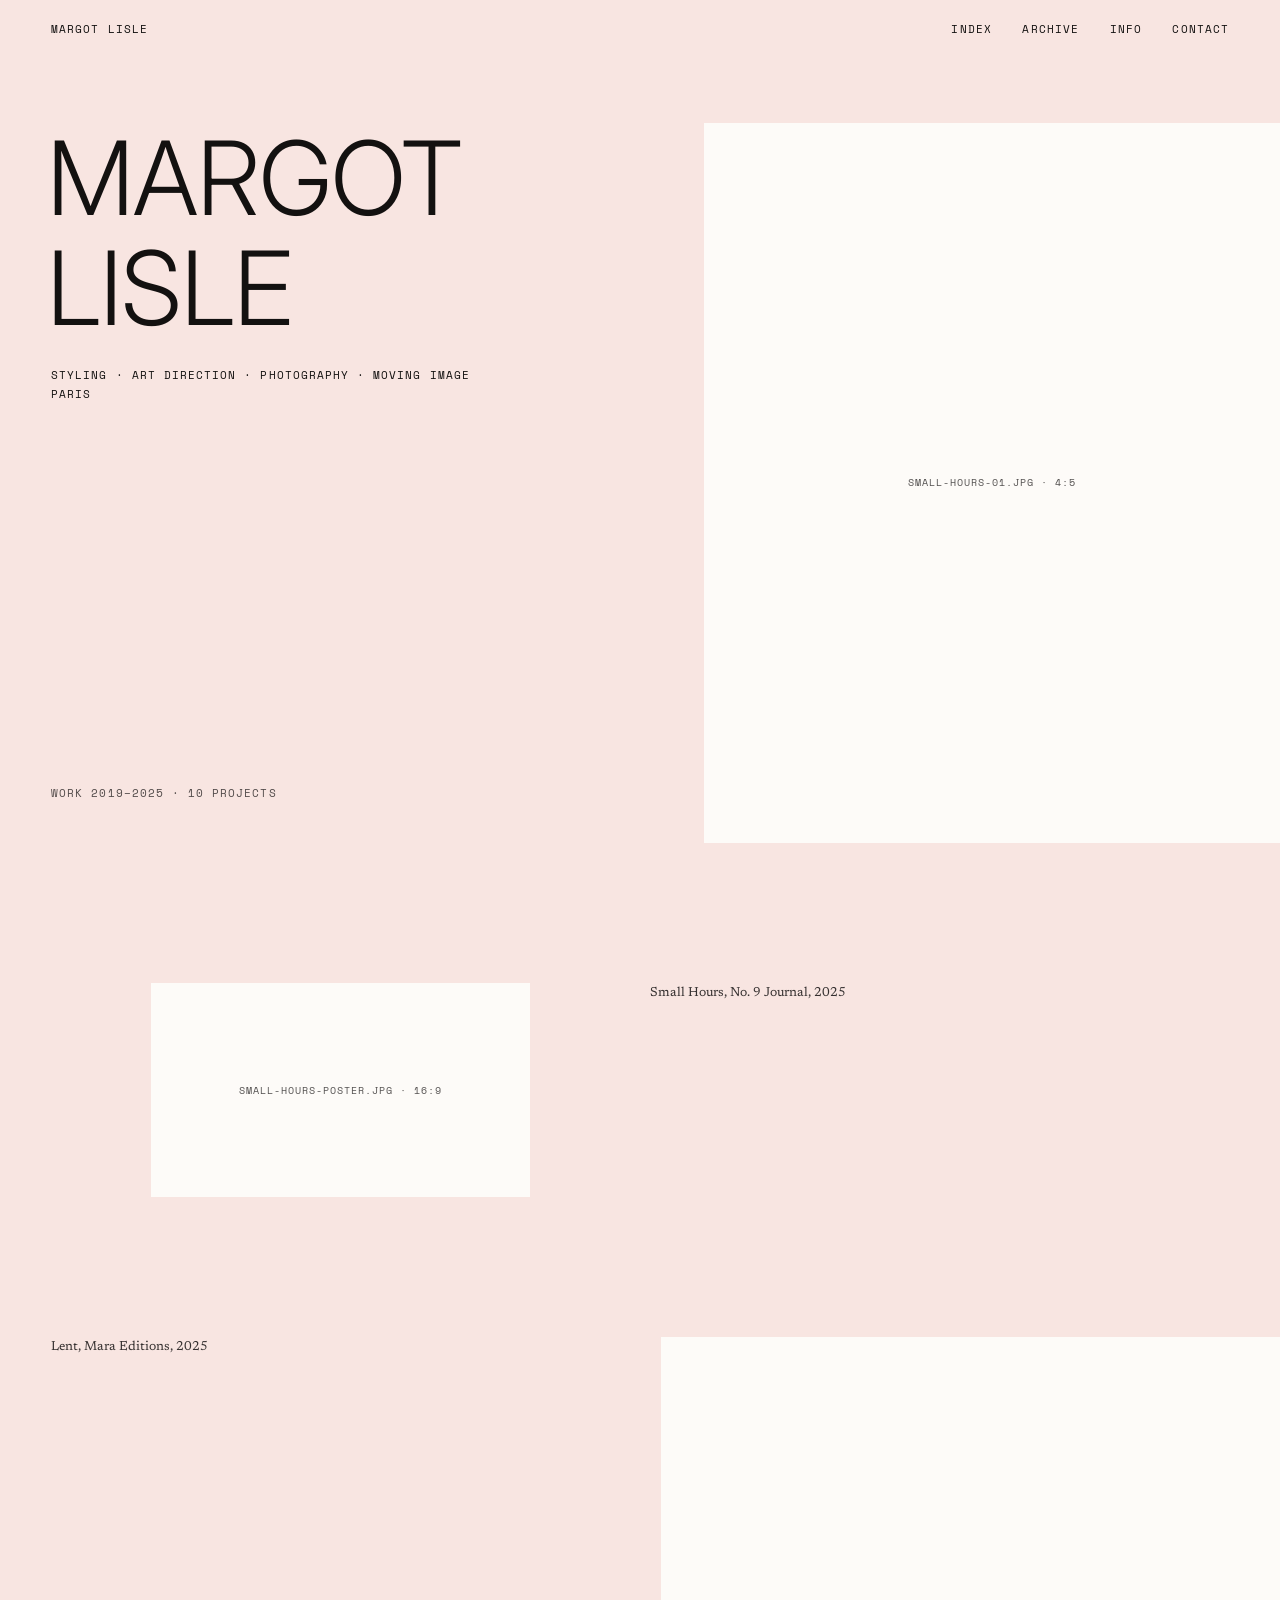
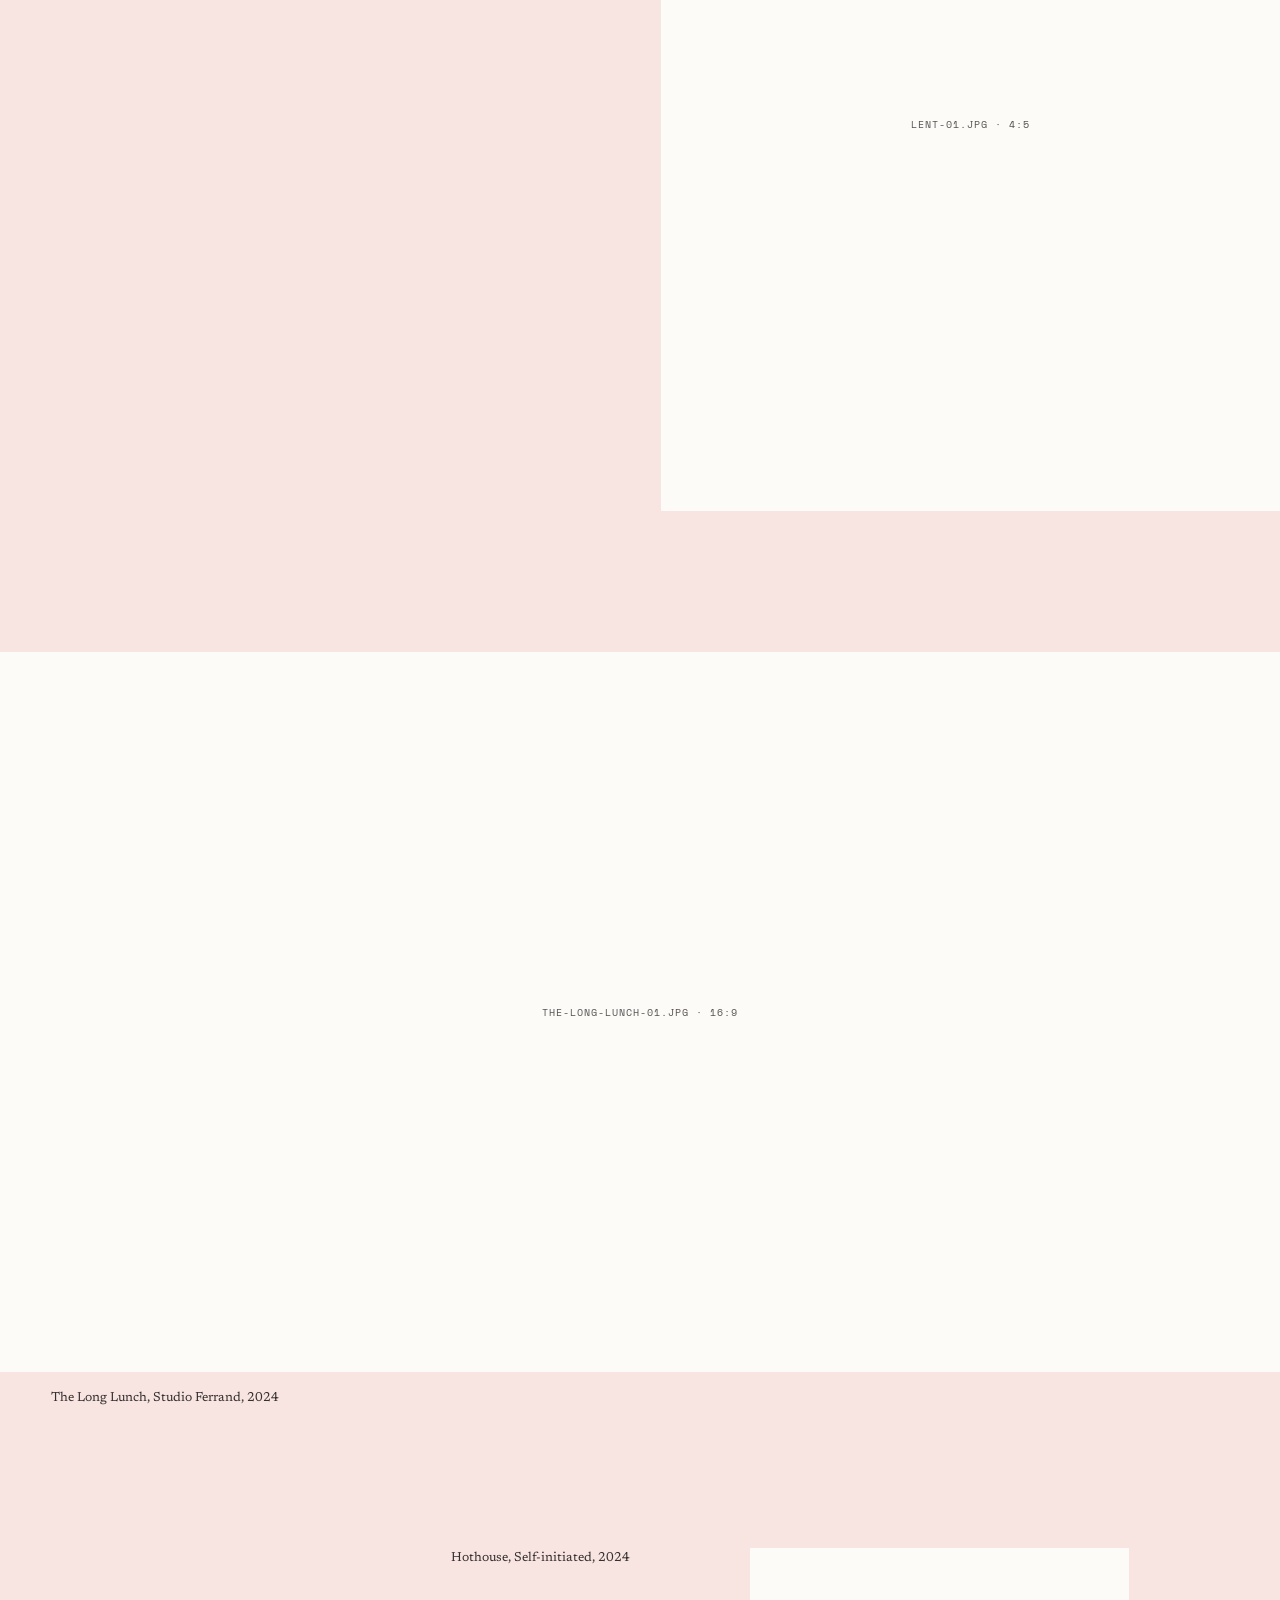
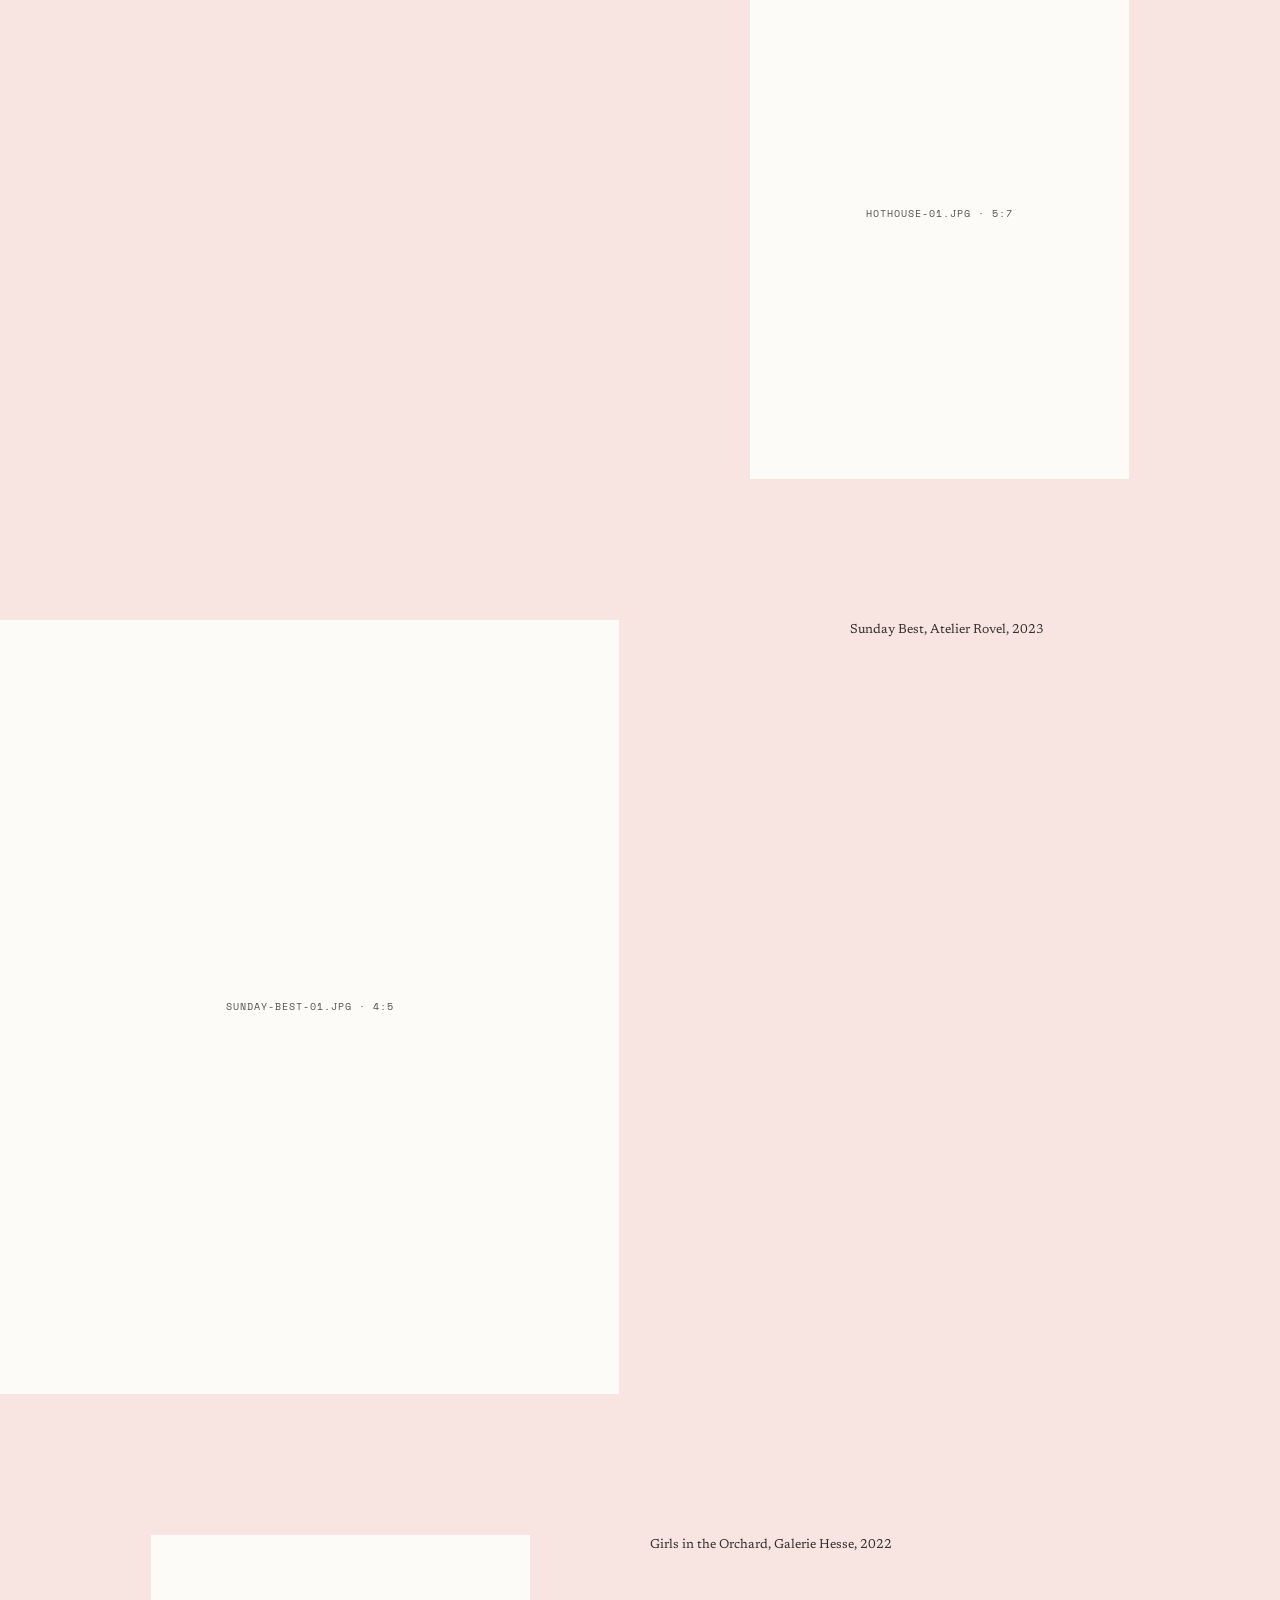
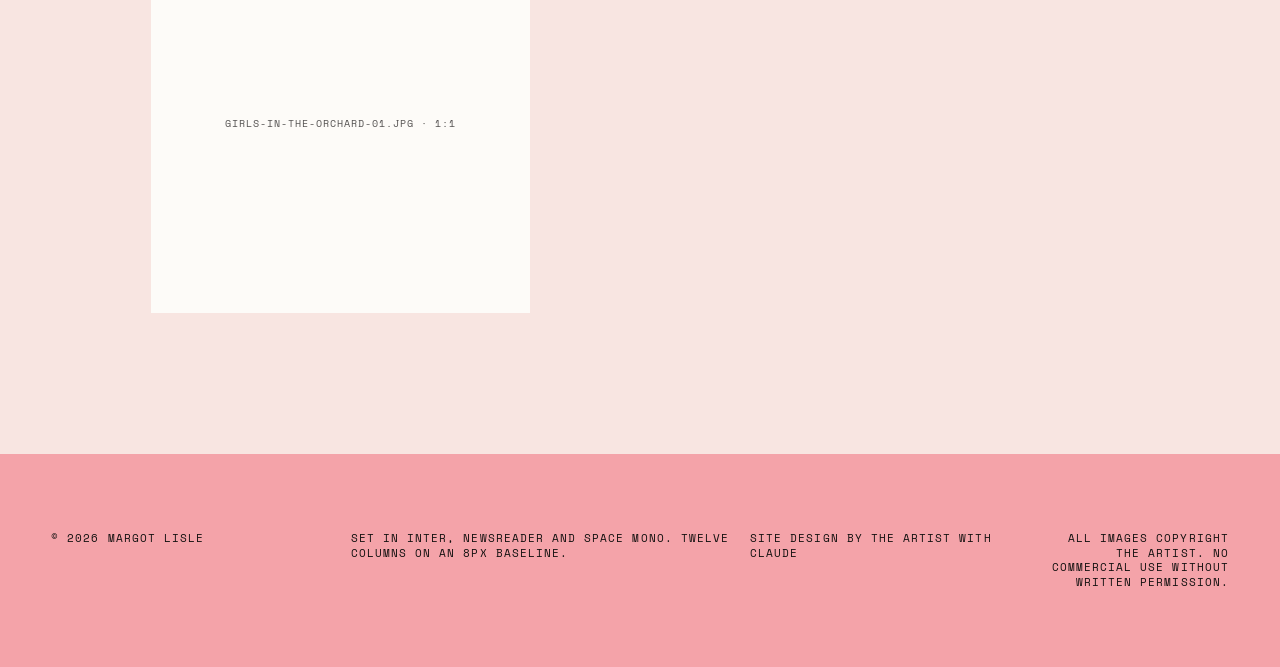
==== index.html @ 5cde1c4c "Add files via upload" ====
<!doctype html>
<html lang="en">
<head>
<meta charset="utf-8">
<meta name="viewport" content="width=device-width, initial-scale=1, viewport-fit=cover">
<title>Margot Lisle</title>
<meta name="description" content="Margot Lisle is a stylist and artist in Paris working across styling, art direction, photography and moving image.">
<meta property="og:title" content="Margot Lisle">
<meta property="og:description" content="Styling, art direction, photography and moving image.">
<meta property="og:type" content="website">
<meta property="og:image" content="/images/og.jpg">
<meta name="theme-color" content="#F8E5E1">
<link rel="preconnect" href="https://fonts.googleapis.com">
<link rel="preconnect" href="https://fonts.gstatic.com" crossorigin>
<link rel="stylesheet" href="https://fonts.googleapis.com/css2?family=Inter:wght@300;400&family=Newsreader:ital,opsz,wght@0,6..72,400;1,6..72,400&family=Space+Mono&display=swap">
<link rel="stylesheet" href="styles.css">
</head>
<body data-view="cover">
<button class="skip meta" type="button" onclick="document.getElementById('view').focus()">Skip to content</button>
<header class="masthead">
  <div class="mast-inner">
    <a class="mast-name meta" href="#cover">Margot Lisle</a>
    <nav class="mast-nav meta" aria-label="Primary">
      <a href="#index">Index</a>
      <a href="#archive">Archive</a>
      <a href="#info">Info</a>
      <a href="#contact">Contact</a>
    </nav>
    <button class="mast-toggle meta" type="button" aria-expanded="false" aria-controls="overlay">Index</button>
  </div>
</header>

<div id="overlay" class="overlay" role="dialog" aria-modal="true" aria-label="Menu" hidden>
  <button class="overlay-close meta" type="button">Close</button>
  <ol class="pages">
    <li><a href="#cover">Cover</a></li>
    <li><a href="#index">Index</a></li>
    <li><a href="#archive">Archive</a></li>
    <li><a href="#info">Info</a></li>
    <li><a href="#contact">Contact</a></li>
  </ol>
  <div class="projects">
    <p class="meta muted">Contents</p>
    <ol></ol>
  </div>
</div>

<main id="view" tabindex="-1"></main>

<footer class="colophon">
  <div class="wrap grid12 meta">
    <p class="c1">© <span data-year>2026</span> <span data-name>Margot Lisle</span></p>
    <p class="c2">Set in Inter, Newsreader and Space Mono. Twelve columns on an 8px baseline.</p>
    <p class="c3" data-credit></p>
    <p class="c4">All images copyright the artist. No commercial use without written permission.</p>
  </div>
</footer>

<dialog id="lb" class="lb" aria-label="Image viewer">
  <div class="lb-bar meta">
    <span class="lb-count"></span>
    <div class="ctl">
      <button type="button" data-lb="prev">← Previous</button>
      <button type="button" data-lb="next">Next →</button>
      <button type="button" data-lb="close">Close</button>
    </div>
  </div>
  <div class="lb-stage"></div>
  <div class="lb-cap meta"></div>
</dialog>

<noscript><p class="wrap">This site needs JavaScript to show the work.</p></noscript>
<script src="app.js"></script>
</body>
</html>
---- styles.css ----
/* Monograph: a 12-column page on blush paper; plates at true ratios, captions as marginalia,
   at least a third of every screen left empty. Rose appears only as accent and on the colophon. */
:root {
  /* Colour — four tokens, nothing else. Photographs supply every other colour. */
  --rose: #F4A3A9;
  --blush: #F8E5E1;
  --paper: #FDFBF8;
  --ink: #131110;
  --ink-85: rgba(19, 17, 16, 0.85);
  --ink-72: rgba(19, 17, 16, 0.72);

  /* Type — swap licensed faces here (e.g. Neue Haas / Signifier / a mono) */
  --font-display: "Inter", "Helvetica Neue", Arial, sans-serif;
  --font-body: "Newsreader", "EB Garamond", Georgia, "Times New Roman", serif;
  --font-meta: "Space Mono", ui-monospace, "SFMono-Regular", Menlo, Consolas, monospace;

  /* Type scale */
  --t-display: clamp(2.75rem, 8vw, 9rem);   /* the name, once */
  --t-title: clamp(2.25rem, 5vw, 5rem);     /* one page title per page */
  --t-lead: 19px;                           /* contents titles */
  --t-body: 16px;
  --t-cap: 13px;
  --t-meta: 10.5px;

  /* Space — 8px baseline */
  --s1: 8px; --s2: 16px; --s3: 24px; --s4: 32px; --s6: 48px; --s8: 64px; --s12: 96px; --s16: 128px;
  --section: clamp(72px, 11vw, 176px);

  /* Grid */
  --max: 1440px;
  --gl: max(clamp(20px, 4vw, 72px), env(safe-area-inset-left, 0px));
  --gr: max(clamp(20px, 4vw, 72px), env(safe-area-inset-right, 0px));
  --gap: clamp(12px, 1.6vw, 24px);
  --bleed-extra: max(0px, (100vw - var(--max)) / 2);

  /* Motion */
  --ease: cubic-bezier(0.22, 0.61, 0.36, 1);
  --fade-in: 700ms;

  /* Page surface: blush by default, paper on plates and archive */
  --page: var(--blush);
  --plate: var(--paper);
  color-scheme: light;
}

body[data-view="work"],
body[data-view="archive"] { --page: var(--paper); --plate: var(--blush); }

* { box-sizing: border-box; }
html { -webkit-text-size-adjust: 100%; }
body {
  margin: 0;
  background: var(--page);
  color: var(--ink);
  font: 400 var(--t-body)/1.6 var(--font-body);
  font-optical-sizing: auto;
  overflow-x: clip;
  transition: background-color var(--fade-in) var(--ease);
  -webkit-font-smoothing: antialiased;
}
body::before {
  content: ""; position: fixed; inset: 0 0 auto; height: env(safe-area-inset-top, 0px);
  z-index: 30; background: var(--page);
}
::selection { background: var(--rose); color: var(--ink); }
a { color: inherit; }
img, video { display: block; max-width: 100%; }
button { font: inherit; color: inherit; background: none; border: 0; padding: 0; cursor: pointer; }
:focus-visible { outline: 3px solid var(--rose); outline-offset: 2px; box-shadow: 0 0 0 1px var(--ink); }

/* ---------- type roles ---------- */
.meta {
  font-family: var(--font-meta);
  font-size: var(--t-meta);
  line-height: 1.4;
  letter-spacing: 0.1em;
  text-transform: uppercase;
  font-weight: 400;
}
.display, .title {
  font-family: var(--font-display);
  font-weight: 300;
  text-transform: uppercase;
  letter-spacing: -0.01em;
  margin: 0;
}
.display { font-size: var(--t-display); line-height: 1.08; }
.title { font-size: var(--t-title); line-height: 1.1; text-wrap: balance; }
.muted { color: var(--ink-72); }
.prose { max-width: 58ch; color: var(--ink-85); }
.prose p { margin: 0 0 1em; }

.skip {
  position: absolute; left: var(--gl); top: -100px; z-index: 40;
  background: var(--paper); padding: 8px 12px;
}
.skip:focus { top: calc(8px + env(safe-area-inset-top, 0px)); }

.wrap {
  max-width: var(--max);
  margin-inline: auto;
  padding-left: var(--gl);
  padding-right: var(--gr);
}
.grid12 {
  display: grid;
  grid-template-columns: repeat(12, minmax(0, 1fr));
  column-gap: var(--gap);
}

/* ---------- masthead ---------- */
.masthead {
  position: sticky; top: env(safe-area-inset-top, 0px); z-index: 20;
  background: var(--page);
  transition: background-color var(--fade-in) var(--ease);
}
.mast-inner {
  max-width: none;
  display: flex; justify-content: space-between; align-items: baseline; gap: var(--s3);
  padding-block: 18px;
  padding-left: var(--gl); padding-right: var(--gr);
}
.mast-name { text-decoration: none; }
.mast-nav { display: flex; gap: clamp(16px, 2.4vw, 36px); }
.mast-nav a, .mast-name { text-decoration: none; padding-block: 4px; }
.mast-nav a[aria-current="page"],
.mast-nav a:hover, .mast-name:hover {
  text-decoration: underline 2px var(--rose);
  text-underline-offset: 6px;
}
.mast-toggle { display: none; padding-block: 4px; }

.overlay {
  position: fixed; inset: 0; z-index: 25;
  background: var(--blush);
  padding-top: calc(env(safe-area-inset-top, 0px) + 64px);
  padding-bottom: calc(env(safe-area-inset-bottom, 0px) + 32px);
  padding-left: var(--gl); padding-right: var(--gr);
  overflow-y: auto;
}
.overlay ol { list-style: none; margin: 0; padding: 0; display: grid; gap: 4px; }
.overlay .pages a { font-family: var(--font-display); font-weight: 300; text-transform: uppercase; font-size: 34px; line-height: 1.2; text-decoration: none; }
.overlay .projects { margin-top: var(--s6); }
.overlay .projects a { display: grid; grid-template-columns: 3em 1fr auto; gap: 8px; align-items: baseline; text-decoration: none; padding-block: 6px; }
.overlay .projects .t { font-size: 17px; }
.overlay-close { position: absolute; top: calc(env(safe-area-inset-top, 0px) + 22px); right: var(--gr); }

/* ---------- view transition ---------- */
#view { transition: opacity 600ms var(--ease), transform 700ms var(--ease); }
#view.out { opacity: 0; transition-duration: 220ms; }
#view.settle { opacity: 0; transform: translateY(10px); transition: none; }

/* ---------- media / placeholders ---------- */
.m { position: relative; width: 100%; max-width: 100%; overflow: hidden; background: var(--plate); }
.m img, .m video { width: 100%; height: 100%; object-fit: cover; }
.ph { display: grid; place-items: center; }
.ph span {
  font-family: var(--font-meta); font-size: 10px; letter-spacing: 0.1em; text-transform: uppercase;
  color: var(--ink-72); text-align: center; padding: 8px; line-height: 1.5;
}

/* ---------- cover ---------- */
.cover {
  display: grid;
  grid-template-columns: minmax(0, 5fr) minmax(0, 7fr);
  column-gap: var(--gap);
  padding-left: var(--gl);
  padding-top: clamp(32px, 5vw, 80px);
}
.cover-text { display: flex; flex-direction: column; justify-content: space-between; gap: var(--s8); padding-bottom: var(--s4); }
.cover-text .display { margin-left: -0.04em; }
.cover-sub { margin-top: var(--s3); display: grid; gap: 4px; }
.cover-plate { justify-self: end; width: min(100%, calc(80svh * var(--r))); display: block; }
.cover-foot { color: var(--ink-72); }

.stream { padding-top: var(--section); }

/* ---------- plate rows (stream + project pages) ---------- */
.row { margin-block: 0 var(--section); align-items: start; }
.row .fig { margin: 0; min-width: 0; }
.row .fig .m { width: min(100%, calc(86svh * var(--r))); }
.row .cap { font-size: var(--t-cap); line-height: 1.5; color: var(--ink-85); min-width: 0; display: grid; gap: 4px; align-content: start; }
.row .cap a { text-decoration: none; }
.row .cap a:hover { text-decoration: underline 2px var(--rose); text-underline-offset: 4px; }

.L-full .fig { grid-column: 1 / -1; margin-left: calc(-1 * (var(--gl) + var(--bleed-extra))); margin-right: calc(-1 * (var(--gr) + var(--bleed-extra))); }
.L-full .fig .m { width: 100%; }
.L-full .cap { grid-column: 1 / 5; grid-row: 2; padding-top: var(--s2); }

.L-rhalf .fig { grid-column: 6 / -1; grid-row: 1; margin-right: calc(-1 * (var(--gr) + var(--bleed-extra))); }
.L-rhalf .fig .m { margin-left: auto; }
.L-rhalf .cap { grid-column: 1 / 4; grid-row: 1; }

.L-lhalf .fig { grid-column: 1 / 8; grid-row: 1; margin-left: calc(-1 * (var(--gl) + var(--bleed-extra))); }
.L-lhalf .cap { grid-column: 9 / 12; grid-row: 1; }

.L-sleft .fig { grid-column: 2 / 6; grid-row: 1; }
.L-sleft .cap { grid-column: 7 / 10; grid-row: 1; }

.L-sright .fig { grid-column: 8 / 12; grid-row: 1; }
.L-sright .fig .m { margin-left: auto; }
.L-sright .cap { grid-column: 4 / 7; grid-row: 1; text-align: right; justify-items: end; }

/* ---------- page heads ---------- */
.page-head { padding-top: clamp(40px, 7vw, 112px); padding-bottom: clamp(40px, 6vw, 88px); align-items: end; row-gap: var(--s2); }
.page-head .title { grid-column: 1 / 9; }
.page-head .aside { grid-column: 10 / -1; justify-self: end; text-align: right; color: var(--ink-72); }

/* ---------- index (contents) ---------- */
.toc { position: relative; padding-bottom: var(--s8); }
.filters { grid-column: 4 / -1; display: flex; flex-wrap: wrap; gap: 6px 22px; margin-bottom: var(--s2); }
.filters + .filters { margin-bottom: var(--s6); }
.filters .lbl { color: var(--ink-72); width: 5.5em; }
.filters button { padding-block: 4px; }
.filters button[aria-pressed="true"] { text-decoration: underline 2px var(--rose); text-underline-offset: 6px; }
.filters button:hover { text-decoration: underline 2px var(--rose); text-underline-offset: 6px; }
.toc-list { grid-column: 4 / -1; list-style: none; margin: 0; padding: 0; }
.toc-row {
  display: grid; grid-template-columns: 4.5em minmax(0, 1.3fr) minmax(0, 1fr) 4.5em;
  gap: var(--s2); align-items: baseline; padding-block: 11px; text-decoration: none;
}
.toc-row .t { font-size: var(--t-lead); line-height: 1.3; }
.toc-row .c { font-style: italic; color: var(--ink-85); font-size: 15px; }
.toc-row .c .d { font-style: normal; }
.toc-row .y { text-align: right; font-variant-numeric: tabular-nums; }
.toc-row .n { font-variant-numeric: tabular-nums; color: var(--ink-72); }
.toc-row:hover .t { text-decoration: underline 2px var(--rose); text-underline-offset: 5px; }
.toc-row .mthumb { display: none; }
.toc-empty { grid-column: 4 / -1; color: var(--ink-72); padding-block: 11px; }
.toc-thumb {
  position: absolute; left: var(--gl); top: 0; width: min(220px, 18vw);
  opacity: 0; transition: opacity 200ms var(--ease); pointer-events: none; will-change: transform;
}
.toc-thumb.on { opacity: 1; }

/* ---------- project ---------- */
.work-head { padding-top: clamp(40px, 7vw, 112px); padding-bottom: var(--section); row-gap: var(--s4); }
.work-head .lead { grid-column: 1 / 8; display: grid; gap: var(--s3); align-content: start; }
.work-head .summary { grid-column: 1 / 7; }
.facts { display: grid; grid-template-columns: max-content 1fr; gap: 6px var(--s4); margin: 0; }
.facts dt { color: var(--ink-72); }
.facts dd { margin: 0; }
.work-foot { padding-bottom: var(--s4); row-gap: var(--s12); }
.credits { grid-column: 2 / 9; display: grid; grid-template-columns: minmax(0, 1fr) minmax(0, 1fr); gap: 8px var(--s4); margin: 0; }
.credits dt { text-align: right; color: var(--ink-72); }
.credits dd { margin: 0; }
.credits-h { grid-column: 2 / 9; margin: 0 0 calc(-1 * var(--s8)); color: var(--ink-72); text-align: center; }
.pager { grid-column: 1 / -1; display: flex; justify-content: space-between; gap: var(--s4); padding-top: var(--s4); }
.pager a { text-decoration: none; display: grid; gap: 6px; max-width: 45%; }
.pager a:last-child { text-align: right; }
.pager .t { font-size: var(--t-lead); }
.pager a:hover .t { text-decoration: underline 2px var(--rose); text-underline-offset: 5px; }

/* ---------- archive (contact sheet) ---------- */
.sheet {
  --rh: 168px;
  display: flex; flex-wrap: wrap; gap: 6px;
  padding-left: max(16px, env(safe-area-inset-left, 0px));
  padding-right: max(16px, env(safe-area-inset-right, 0px));
  padding-bottom: var(--s8);
}
.sheet::after { content: ""; flex: 999 1 0; }
.frame { flex: var(--r) 1 calc(var(--rh) * var(--r)); display: flex; flex-direction: column; gap: 3px; text-align: left; cursor: zoom-in; min-width: 0; }
.frame .m { transition: transform 300ms var(--ease); }
.frame:hover .m, .frame:focus-visible .m { transform: scale(1.03); }
.frame .ph span { display: none; }
.frame .fn { font-family: var(--font-meta); font-size: 9px; letter-spacing: 0.1em; color: var(--ink-72); font-variant-numeric: tabular-nums; }
.readout {
  position: fixed; z-index: 15;
  left: max(16px, env(safe-area-inset-left, 0px));
  bottom: calc(16px + env(safe-area-inset-bottom, 0px));
  background: var(--page); padding: 6px 10px; margin: 0;
  opacity: 0; transition: opacity 200ms var(--ease);
}
.readout.on { opacity: 1; }

/* lightbox */
.lb {
  border: 0; padding: 0; margin: 0; width: 100%; height: 100%; max-width: none; max-height: none;
  background: var(--paper); color: var(--ink);
}
.lb::backdrop { background: var(--paper); }
.lb[open] { display: grid; grid-template-rows: auto 1fr auto; animation: lbin 400ms var(--ease); }
@keyframes lbin { from { opacity: 0; } to { opacity: 1; } }
.lb-bar {
  display: flex; justify-content: space-between; align-items: baseline; gap: var(--s3);
  padding-top: calc(18px + env(safe-area-inset-top, 0px)); padding-bottom: 18px;
  padding-left: var(--gl); padding-right: var(--gr);
}
.lb-bar .ctl { display: flex; gap: var(--s3); }
.lb-bar button:hover { text-decoration: underline 2px var(--rose); text-underline-offset: 6px; }
.lb-stage { display: grid; place-items: center; min-height: 0; padding-inline: var(--gl) var(--gr); }
.lb-stage .m { width: min(100%, calc(72svh * var(--r))); }
.lb-cap {
  display: flex; justify-content: space-between; gap: var(--s3); align-items: baseline; flex-wrap: wrap;
  padding-top: 18px; padding-bottom: calc(22px + env(safe-area-inset-bottom, 0px));
  padding-left: var(--gl); padding-right: var(--gr);
}
.lb-cap .c { font: 400 var(--t-cap)/1.5 var(--font-body); text-transform: none; letter-spacing: 0; }
.lb-cap a { text-decoration: underline 1px; text-underline-offset: 4px; }

/* ---------- info ---------- */
.info-body { row-gap: var(--s12); padding-bottom: var(--s8); }
.bio { grid-column: 1 / 7; }
.bio .first { font-size: 18px; line-height: 1.6; color: var(--ink); }
.more-btn { margin-top: var(--s1); text-decoration: underline 2px var(--rose); text-underline-offset: 6px; padding-block: 4px; }
.bio .extra { margin-top: var(--s3); }
.facts-col { grid-column: 8 / -1; display: grid; gap: var(--s6); align-content: start; }
.facts-col section { display: grid; gap: 10px; }
.facts-col h2 { margin: 0; color: var(--ink-72); }
.facts-col ul { list-style: none; margin: 0; padding: 0; display: grid; gap: 2px; }
.facts-col li { font-size: 15px; }
.facts-col .row2 { display: flex; justify-content: space-between; gap: var(--s2); }
.facts-col .row2 .meta { color: var(--ink-72); white-space: nowrap; }
.contact-line { display: flex; flex-wrap: wrap; align-items: baseline; gap: 4px 14px; }
.copy-btn { text-decoration: underline 2px var(--rose); text-underline-offset: 6px; padding-block: 2px; }

/* ---------- colophon ---------- */
.colophon { background: var(--rose); margin-top: var(--section); }
.colophon .wrap {
  padding-block: clamp(40px, 6vw, 80px) calc(clamp(40px, 6vw, 80px) + env(safe-area-inset-bottom, 0px));
  row-gap: var(--s3);
}
.colophon p { margin: 0; }
.colophon .c1 { grid-column: 1 / 4; }
.colophon .c2 { grid-column: 4 / 8; }
.colophon .c3 { grid-column: 8 / 11; }
.colophon .c4 { grid-column: 11 / -1; text-align: right; }

/* ---------- 404 ---------- */
.nf { padding-bottom: var(--s8); }
.nf .links { grid-column: 1 / -1; display: flex; gap: var(--s4); }
.nf .links a { text-decoration: underline 2px var(--rose); text-underline-offset: 6px; }

/* ---------- tablet ---------- */
@media (max-width: 1024px) {
  .sheet { --rh: 200px; }
  .L-rhalf .fig { grid-column: 5 / -1; }
  .L-lhalf .fig { grid-column: 1 / 9; }
  .L-lhalf .cap { grid-column: 10 / -1; }
  .L-sleft .fig { grid-column: 1 / 7; }
  .L-sright .fig { grid-column: 7 / -1; }
  .L-sright .cap { grid-column: 2 / 6; }
  .filters, .toc-list, .toc-empty { grid-column: 1 / -1; }
  .toc-thumb { display: none; }
  .toc-row .mthumb { display: block; width: 52px; }
  .toc-row { grid-template-columns: 52px 3em minmax(0, 1.3fr) minmax(0, 1fr) 4em; align-items: center; }
  .colophon .c1 { grid-column: 1 / 7; }
  .colophon .c2 { grid-column: 7 / -1; }
  .colophon .c3 { grid-column: 1 / 7; }
  .colophon .c4 { grid-column: 7 / -1; text-align: left; }
  .credits, .credits-h { grid-column: 1 / -1; }
}

/* ---------- phone ---------- */
@media (max-width: 720px) {
  .mast-nav { display: none; }
  .mast-toggle { display: inline-block; }
  .cover { grid-template-columns: minmax(0, 1fr); row-gap: var(--s6); padding-top: var(--s4); }
  .cover-text { padding-right: var(--gr); gap: var(--s4); padding-bottom: 0; }
  .cover-plate { width: 78%; }
  .row { display: grid; row-gap: var(--s2); }
  .row .fig, .row .cap { grid-column: 1 / -1 !important; grid-row: auto !important; }
  .row .cap { text-align: left !important; justify-items: start !important; padding-top: 0; }
  .L-sleft .fig .m, .L-sright .fig .m { width: 72%; }
  .L-rhalf .fig { margin-left: 18%; }
  .L-lhalf .fig { margin-right: 18%; }
  .L-sright .cap, .L-rhalf .cap { order: 2; }
  .page-head .title { grid-column: 1 / -1; }
  .page-head .aside { grid-column: 1 / -1; justify-self: start; text-align: left; }
  .toc-row { grid-template-columns: 52px minmax(0, 1fr) 3.6em; row-gap: 2px; padding-block: 10px; }
  .toc-row .mthumb { grid-row: 1 / 3; }
  .toc-row .n { display: none; }
  .toc-row .c { grid-column: 2; grid-row: 2; font-size: 14px; }
  .toc-row .y { grid-column: 3; grid-row: 1; }
  .toc-row .t { font-size: 17px; }
  .filters .lbl { width: 100%; }
  .work-head .lead, .work-head .summary { grid-column: 1 / -1; }
  .credits { grid-template-columns: minmax(0, 1fr); }
  .credits dt { text-align: left; margin-top: 10px; }
  .credits-h { text-align: left; }
  .bio, .facts-col { grid-column: 1 / -1; }
  .sheet { --rh: 150px; gap: 4px; }
  .colophon .c1, .colophon .c2, .colophon .c3, .colophon .c4 { grid-column: 1 / -1; }
  .pager a { max-width: 48%; }
}

@media (prefers-reduced-motion: reduce) {
  *, *::before, *::after { transition-duration: 1ms !important; animation-duration: 1ms !important; }
  .frame:hover .m, .frame:focus-visible .m { transform: none; }
  #view.settle { transform: none; }
}

/* programmatic focus targets (page titles, main) don't need a ring */
h1[tabindex="-1"]:focus, #view:focus, #contact-block:focus { outline: none; box-shadow: none; }
a .ph span, .cover-plate, .stream a { text-decoration: none; }
.m iframe { display: block; width: 100%; height: 100%; border: 0; }
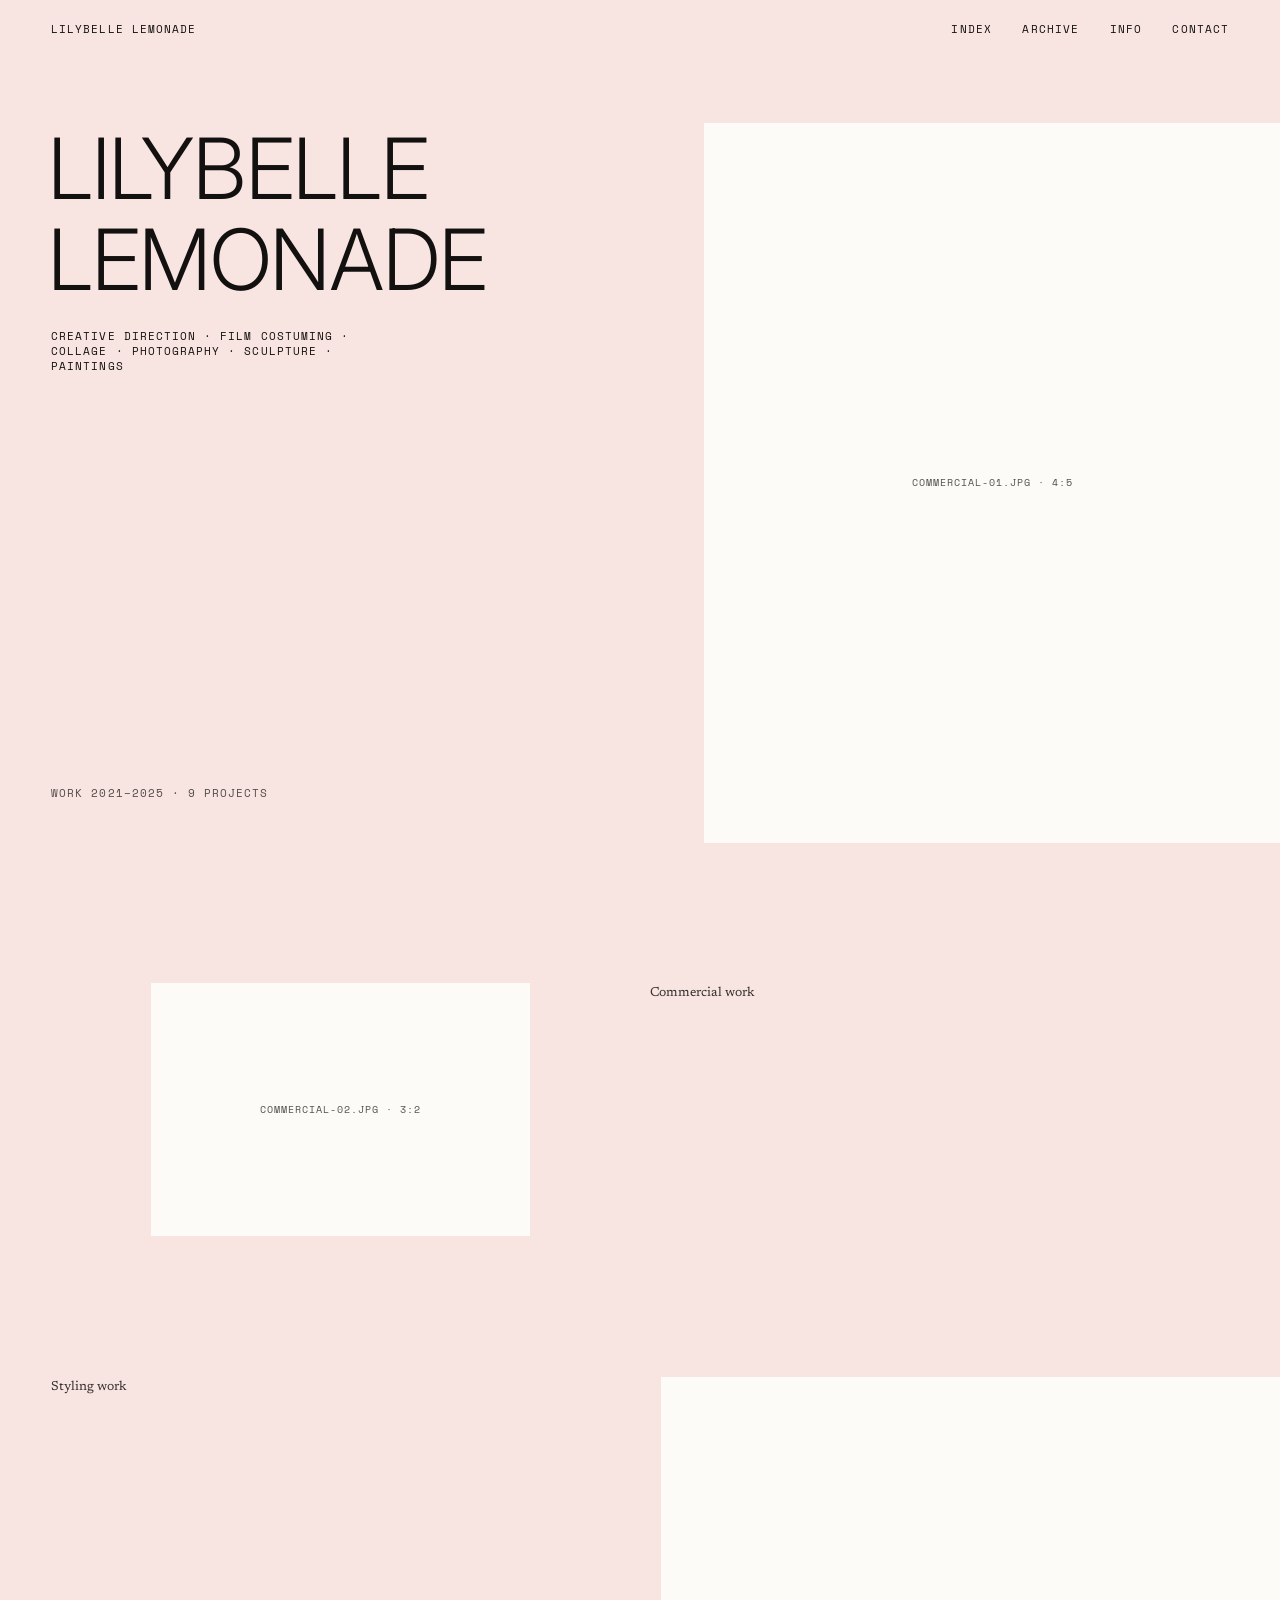
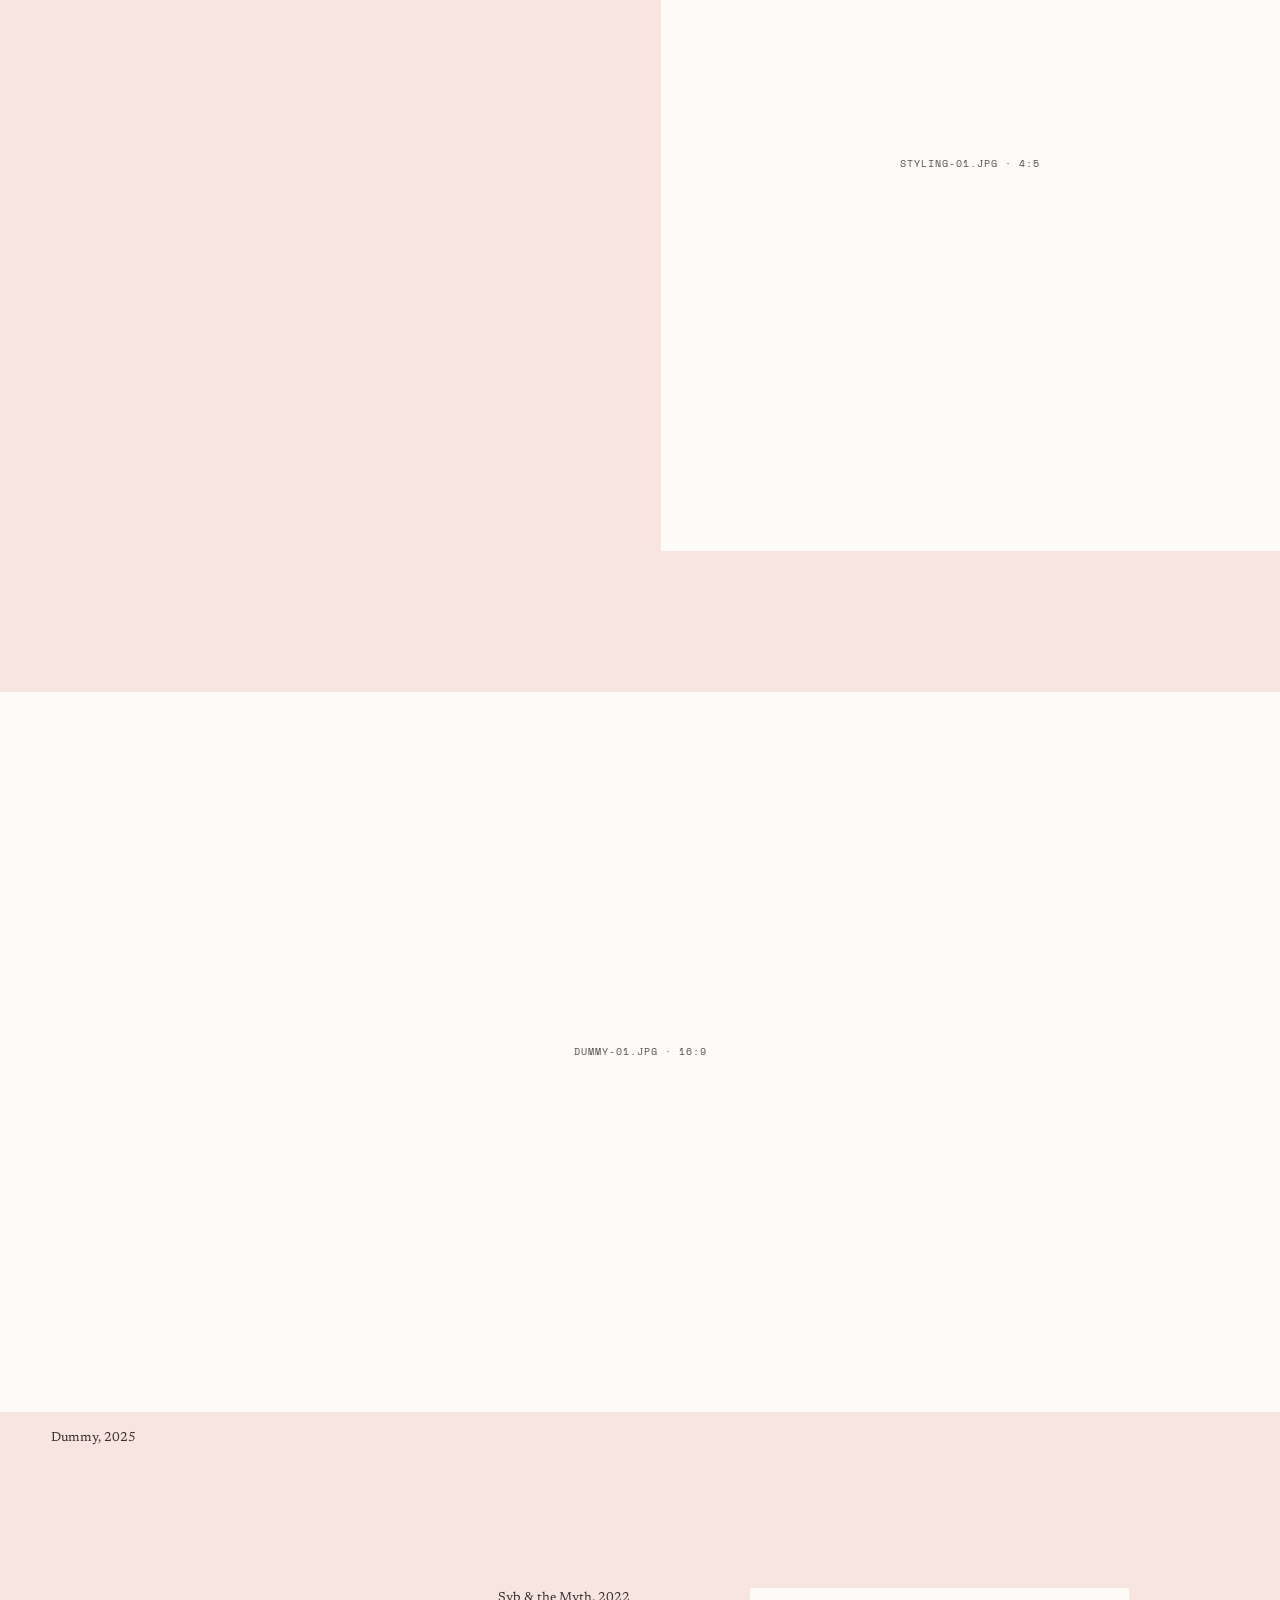
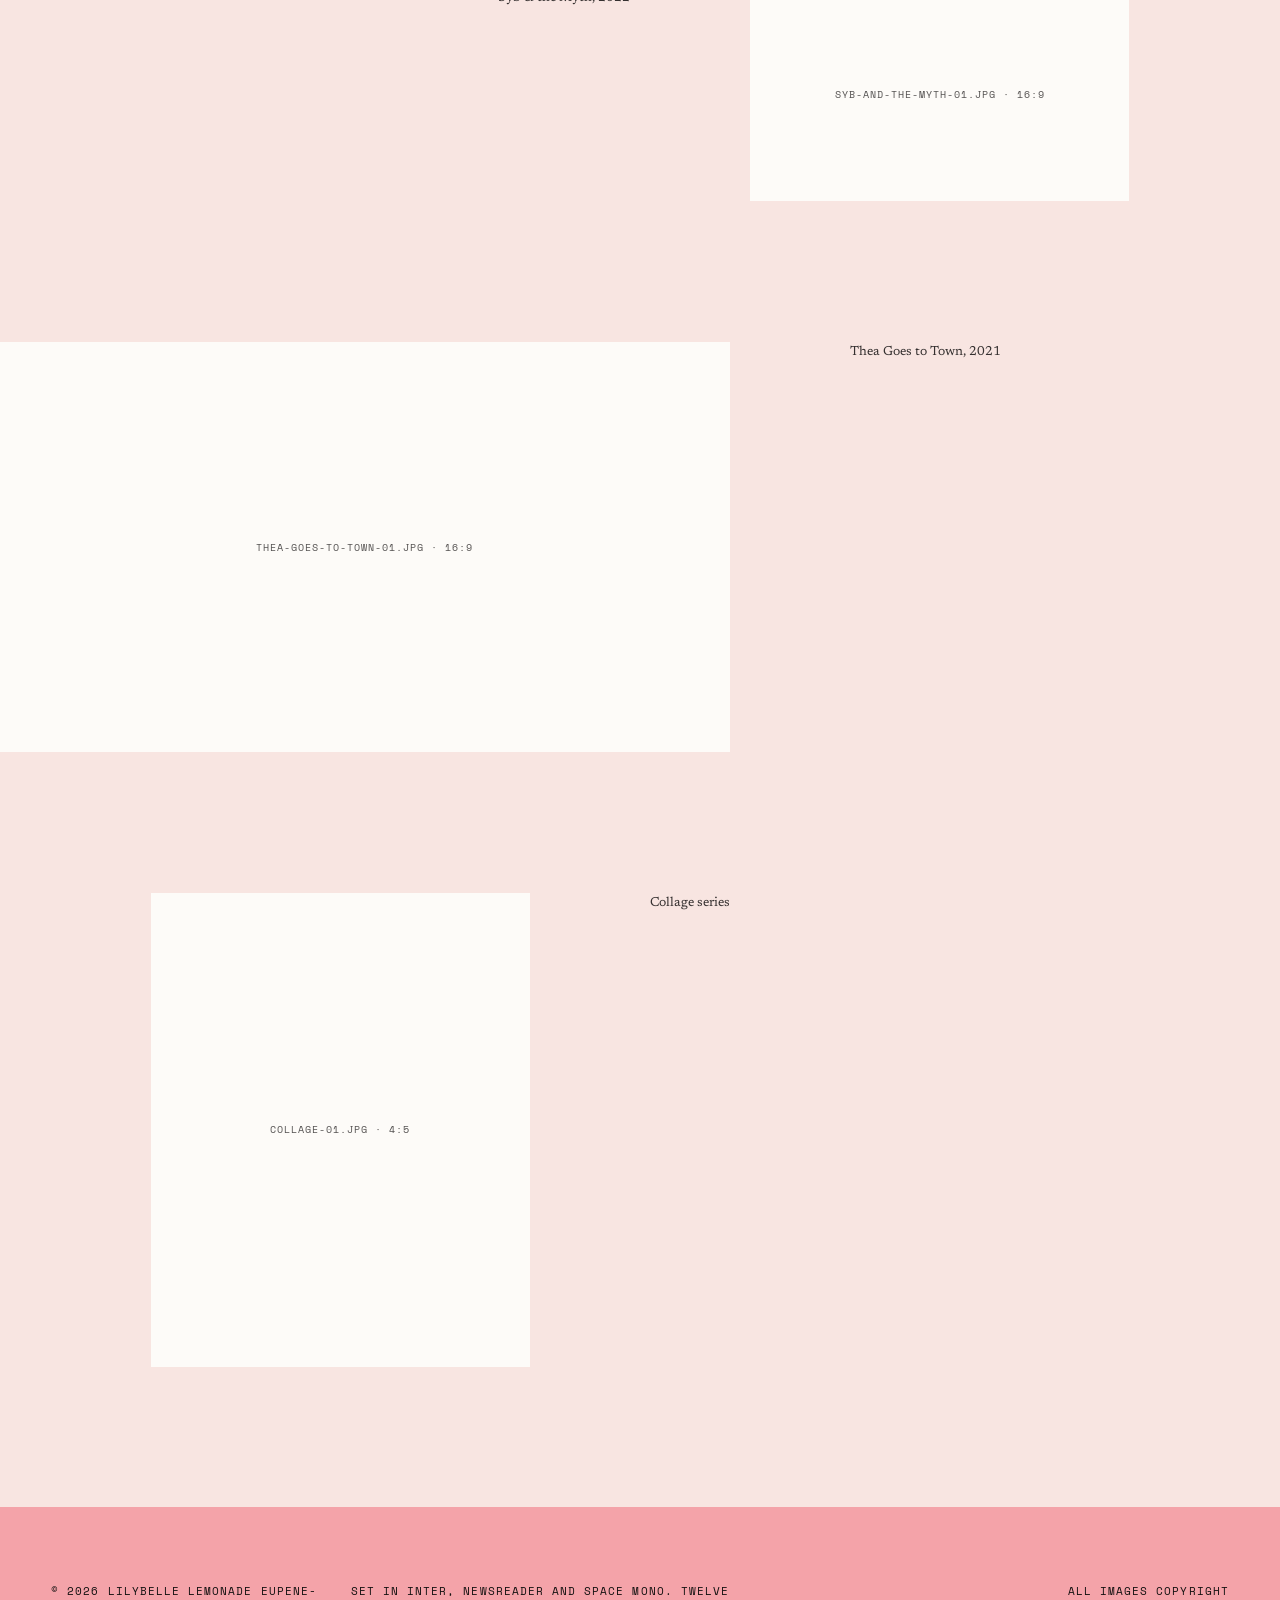
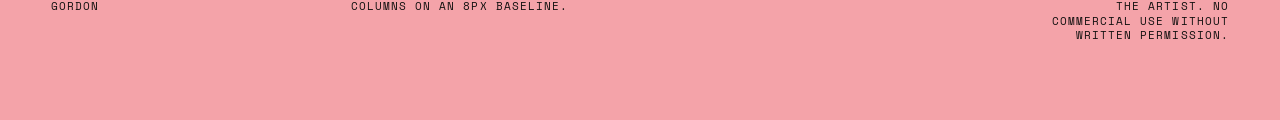
==== commit aeb95d19: "Set up Lilybelle's name and categories - Cover and header use "Lilybelle Lemonade"; Info, contact an" ====
--- a/index.html
+++ b/index.html
@@ -3,10 +3,10 @@
 <head>
 <meta charset="utf-8">
 <meta name="viewport" content="width=device-width, initial-scale=1, viewport-fit=cover">
-<title>Margot Lisle</title>
-<meta name="description" content="Margot Lisle is a stylist and artist in Paris working across styling, art direction, photography and moving image.">
-<meta property="og:title" content="Margot Lisle">
-<meta property="og:description" content="Styling, art direction, photography and moving image.">
+<title>Lilybelle Lemonade</title>
+<meta name="description" content="Lilybelle Lemonade is an artist working across creative direction, film costuming, collage, photography, sculpture and painting.">
+<meta property="og:title" content="Lilybelle Lemonade">
+<meta property="og:description" content="Creative direction, film costuming, collage, photography, sculpture and painting.">
 <meta property="og:type" content="website">
 <meta property="og:image" content="/images/og.jpg">
 <meta name="theme-color" content="#F8E5E1">
@@ -19,7 +19,7 @@
 <button class="skip meta" type="button" onclick="document.getElementById('view').focus()">Skip to content</button>
 <header class="masthead">
   <div class="mast-inner">
-    <a class="mast-name meta" href="#cover">Margot Lisle</a>
+    <a class="mast-name meta" href="#cover">Lilybelle Lemonade</a>
     <nav class="mast-nav meta" aria-label="Primary">
       <a href="#index">Index</a>
       <a href="#archive">Archive</a>
@@ -49,7 +49,7 @@
 
 <footer class="colophon">
   <div class="wrap grid12 meta">
-    <p class="c1">© <span data-year>2026</span> <span data-name>Margot Lisle</span></p>
+    <p class="c1">© <span data-year>2026</span> <span data-name>Lilybelle Lemonade Eupene-Gordon</span></p>
     <p class="c2">Set in Inter, Newsreader and Space Mono. Twelve columns on an 8px baseline.</p>
     <p class="c3" data-credit></p>
     <p class="c4">All images copyright the artist. No commercial use without written permission.</p>
--- a/styles.css
+++ b/styles.css
@@ -15,7 +15,7 @@
   --font-meta: "Space Mono", ui-monospace, "SFMono-Regular", Menlo, Consolas, monospace;
 
   /* Type scale */
-  --t-display: clamp(2.75rem, 8vw, 9rem);   /* the name, once */
+  --t-display: clamp(2.5rem, 6.6vw, 7.5rem); /* the name, once */
   --t-title: clamp(2.25rem, 5vw, 5rem);     /* one page title per page */
   --t-lead: 19px;                           /* contents titles */
   --t-body: 16px;
@@ -47,6 +47,7 @@
 body[data-view="archive"] { --page: var(--paper); --plate: var(--blush); }
 
 * { box-sizing: border-box; }
+[hidden] { display: none !important; }
 html { -webkit-text-size-adjust: 100%; }
 body {
   margin: 0;
@@ -162,14 +163,17 @@
 /* ---------- cover ---------- */
 .cover {
   display: grid;
-  grid-template-columns: minmax(0, 5fr) minmax(0, 7fr);
+  grid-template-columns: minmax(0, 6fr) minmax(0, 6fr);
   column-gap: var(--gap);
   padding-left: var(--gl);
   padding-top: clamp(32px, 5vw, 80px);
 }
 .cover-text { display: flex; flex-direction: column; justify-content: space-between; gap: var(--s8); padding-bottom: var(--s4); }
 .cover-text .display { margin-left: -0.04em; }
-.cover-sub { margin-top: var(--s3); display: grid; gap: 4px; }
+.cover-sub { margin-top: var(--s3); display: grid; gap: 4px; max-width: 46ch; }
+.cover-sub a, .work-kicker a { text-decoration: none; }
+.cover-sub a:hover, .work-kicker a:hover { text-decoration: underline 2px var(--rose); text-underline-offset: 5px; }
+.work-kicker { margin: 0; }
 .cover-plate { justify-self: end; width: min(100%, calc(80svh * var(--r))); display: block; }
 .cover-foot { color: var(--ink-72); }
 
@@ -208,15 +212,15 @@
 
 /* ---------- index (contents) ---------- */
 .toc { position: relative; padding-bottom: var(--s8); }
-.filters { grid-column: 4 / -1; display: flex; flex-wrap: wrap; gap: 6px 22px; margin-bottom: var(--s2); }
-.filters + .filters { margin-bottom: var(--s6); }
+.filters { grid-column: 4 / -1; display: flex; flex-wrap: wrap; gap: 6px 22px; margin-bottom: var(--s1); }
 .filters .lbl { color: var(--ink-72); width: 5.5em; }
 .filters button { padding-block: 4px; }
 .filters button[aria-pressed="true"] { text-decoration: underline 2px var(--rose); text-underline-offset: 6px; }
 .filters button:hover { text-decoration: underline 2px var(--rose); text-underline-offset: 6px; }
-.toc-list { grid-column: 4 / -1; list-style: none; margin: 0; padding: 0; }
+.toc { --lead: calc(72px + var(--s2)); }
+.toc-list { grid-column: 4 / -1; list-style: none; margin: var(--s6) 0 0; padding: 0; }
 .toc-row {
-  display: grid; grid-template-columns: 4.5em minmax(0, 1.3fr) minmax(0, 1fr) 4.5em;
+  display: grid; grid-template-columns: 72px minmax(0, 1.3fr) minmax(0, 1fr) 4.5em;
   gap: var(--s2); align-items: baseline; padding-block: 11px; text-decoration: none;
 }
 .toc-row .t { font-size: var(--t-lead); line-height: 1.3; }
@@ -226,6 +230,7 @@
 .toc-row .n { font-variant-numeric: tabular-nums; color: var(--ink-72); }
 .toc-row:hover .t { text-decoration: underline 2px var(--rose); text-underline-offset: 5px; }
 .toc-row .mthumb { display: none; }
+.toc-row .mthumb .ph span { display: none; }
 .toc-empty { grid-column: 4 / -1; color: var(--ink-72); padding-block: 11px; }
 .toc-thumb {
   position: absolute; left: var(--gl); top: 0; width: min(220px, 18vw);
@@ -344,7 +349,7 @@
   .filters, .toc-list, .toc-empty { grid-column: 1 / -1; }
   .toc-thumb { display: none; }
   .toc-row .mthumb { display: block; width: 52px; }
-  .toc-row { grid-template-columns: 52px 3em minmax(0, 1.3fr) minmax(0, 1fr) 4em; align-items: center; }
+  .toc-row { grid-template-columns: 52px 48px minmax(0, 1.3fr) minmax(0, 1fr) 4em; align-items: center; }
   .colophon .c1 { grid-column: 1 / 7; }
   .colophon .c2 { grid-column: 7 / -1; }
   .colophon .c3 { grid-column: 1 / 7; }
@@ -395,3 +400,17 @@
 h1[tabindex="-1"]:focus, #view:focus, #contact-block:focus { outline: none; box-shadow: none; }
 a .ph span, .cover-plate, .stream a { text-decoration: none; }
 .m iframe { display: block; width: 100%; height: 100%; border: 0; }
+
+/* contents: one part per category */
+.toc-sec { margin-top: var(--s6); }
+.toc-sec:first-child { margin-top: 0; }
+.sec-h {
+  display: grid; grid-template-columns: var(--lead) minmax(0, 1fr); align-items: baseline;
+  margin: 0 0 var(--s1); font-family: var(--font-display); font-weight: 300; text-transform: uppercase;
+  font-size: clamp(20px, 2vw, 26px); letter-spacing: 0.01em; line-height: 1.2;
+}
+.sec-list { list-style: none; margin: 0; padding: 0; }
+.toc-sub { padding: 16px 0 2px var(--lead); color: var(--ink-72); }
+.toc-sub:first-child { padding-top: 4px; }
+@media (max-width: 1024px) { .toc { --lead: calc(52px + 48px + var(--s2) * 2); } }
+@media (max-width: 720px) { .toc { --lead: calc(52px + var(--s2)); } }
